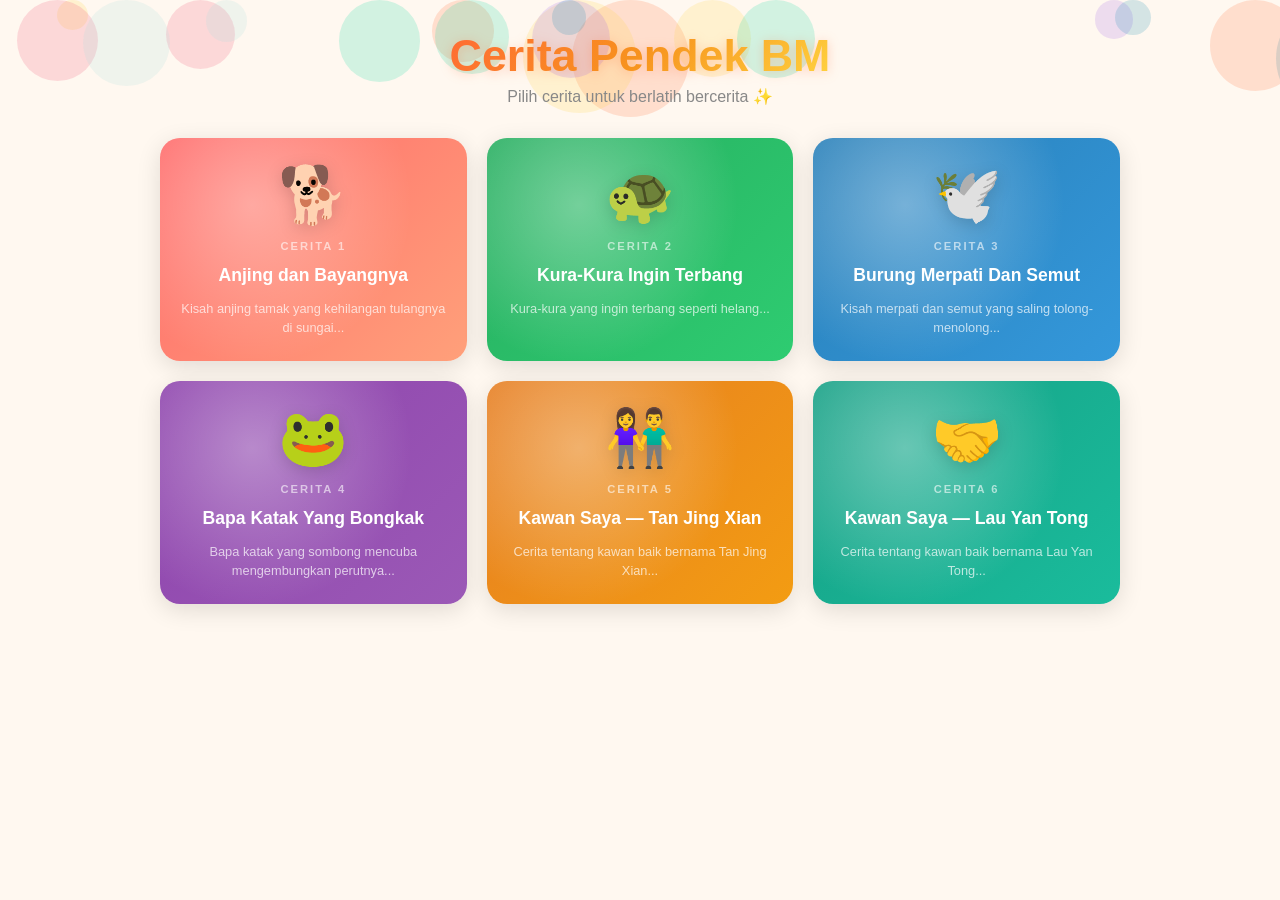
==== index.html @ 73cb275f "Refactor: split into proper project structure (HTML/CSS/JS)" ====
<!DOCTYPE html>
<html lang="ms">
<head>
  <meta charset="UTF-8">
  <meta name="viewport" content="width=device-width, initial-scale=1.0">
  <title>Cerita Pendek BM - Latihan Bercerita</title>
  <link rel="stylesheet" href="css/style.css">
</head>
<body>

  <!-- Floating bubbles background -->
  <div class="bubbles" id="bubbles"></div>

  <!-- ══════════════════════════════════════
       SCREEN 1: MENU PILIH CERITA
  ══════════════════════════════════════ -->
  <div id="screen-menu">
    <h1 class="app-title">Cerita Pendek BM</h1>
    <p class="app-sub">Pilih cerita untuk berlatih bercerita ✨</p>
    <div class="story-grid" id="story-grid"></div>
  </div>

  <!-- ══════════════════════════════════════
       SCREEN 2: BACA CERITA
  ══════════════════════════════════════ -->
  <div id="screen-story">

    <!-- Header -->
    <div class="story-header">
      <button class="btn-back" id="btn-back" title="Kembali">←</button>
      <div class="header-title" id="header-title"></div>
      <div class="header-emoji" id="header-emoji"></div>
    </div>

    <!-- Animasi watak -->
    <div class="char-stage" id="char-stage">
      <div class="char-main" id="char-main"></div>
      <div class="char-secondary" id="char-secondary"></div>
    </div>

    <!-- Teks cerita -->
    <div class="text-wrap" id="text-wrap">
      <div class="story-text" id="story-text"></div>
    </div>

    <!-- Kawalan -->
    <div class="controls">
      <div class="progress-bar-wrap">
        <div class="progress-bar-fill" id="progress-fill"></div>
      </div>

      <div class="ctrl-row">
        <button class="btn-ctrl btn-play"              id="btn-play">▶ Main</button>
        <button class="btn-ctrl btn-pause hidden"      id="btn-pause">⏸ Jeda</button>
        <button class="btn-ctrl btn-stop  hidden"      id="btn-stop">⏹ Berhenti</button>
        <button class="btn-ctrl btn-music"             id="btn-music">🎵 Muzik</button>
      </div>

      <div class="speed-row">
        <span>🐢</span>
        <input type="range" id="speed-range" min="0.5" max="1.3" step="0.05" value="0.78">
        <span>🐇</span>
        <span id="speed-label">Perlahan</span>
      </div>

      <div class="voice-select-row">
        <span>🎙</span>
        <select id="voice-select">
          <option value="">Pilih Suara...</option>
        </select>
      </div>
    </div>

  </div><!-- /screen-story -->

  <!-- Scripts — order matters: data → music → speech → app -->
  <script src="js/data.js"></script>
  <script src="js/music.js"></script>
  <script src="js/speech.js"></script>
  <script src="js/app.js"></script>

</body>
</html>
---- css/style.css ----
/* ════════════════════════════════════════════════
   CERITA PENDEK BM — Main Stylesheet
   ════════════════════════════════════════════════ */

/* ── CSS VARIABLES ── */
:root {
  --bg:         #FFF8F0;
  --accent:     #FF6B35;
  --shadow-sm:  rgba(0, 0, 0, 0.12);
  --shadow-md:  rgba(0, 0, 0, 0.18);
  --highlight:  #FFD23F;
  --text-done:  #aaa;
  --radius-lg:  20px;
  --radius-md:  12px;
  --radius-pill: 50px;
}

/* ── RESET & BASE ── */
*, *::before, *::after {
  box-sizing: border-box;
  margin: 0;
  padding: 0;
}

body {
  font-family: 'Segoe UI', Arial, sans-serif;
  background: var(--bg);
  min-height: 100vh;
  overflow-x: hidden;
}


/* ════════════════════════════════════════════════
   FLOATING BUBBLES BACKGROUND
   ════════════════════════════════════════════════ */
.bubbles {
  position: fixed;
  inset: 0;
  pointer-events: none;
  z-index: 0;
  overflow: hidden;
}

.bubble {
  position: absolute;
  border-radius: 50%;
  opacity: 0.18;
  animation: bubble-rise linear infinite;
}

@keyframes bubble-rise {
  0%   { transform: translateY(110vh) scale(1); }
  100% { transform: translateY(-20vh)  scale(1.1); }
}


/* ════════════════════════════════════════════════
   SCREEN: MENU PILIH CERITA
   ════════════════════════════════════════════════ */
#screen-menu {
  position: relative;
  z-index: 1;
  min-height: 100vh;
  display: flex;
  flex-direction: column;
  align-items: center;
  padding: 30px 16px 50px;
}

/* App title */
.app-title {
  font-size: clamp(1.6rem, 5vw, 2.8rem);
  font-weight: 900;
  text-align: center;
  background: linear-gradient(135deg, #FF6B35, #F7931E, #FFD23F);
  -webkit-background-clip: text;
  -webkit-text-fill-color: transparent;
  background-clip: text;
  margin-bottom: 6px;
  filter: drop-shadow(0 2px 6px rgba(255, 107, 53, 0.3));
}

.app-sub {
  color: #888;
  font-size: 1rem;
  margin-bottom: 32px;
  text-align: center;
}

/* Story grid */
.story-grid {
  display: grid;
  grid-template-columns: repeat(auto-fit, minmax(280px, 1fr));
  gap: 20px;
  width: 100%;
  max-width: 960px;
}

/* Story card */
.story-card {
  border: none;
  border-radius: var(--radius-lg);
  padding: 24px 20px;
  cursor: pointer;
  display: flex;
  flex-direction: column;
  align-items: center;
  gap: 12px;
  transition: transform 0.25s, box-shadow 0.25s;
  box-shadow: 0 6px 24px var(--shadow-sm);
  position: relative;
  overflow: hidden;
}

.story-card:hover {
  transform: translateY(-6px) scale(1.02);
  box-shadow: 0 14px 36px var(--shadow-md);
}

.story-card:active {
  transform: scale(0.97);
}

/* Card inner elements */
.card-glow {
  position: absolute;
  inset: 0;
  border-radius: var(--radius-lg);
  background: radial-gradient(circle at 30% 30%, rgba(255, 255, 255, 0.35), transparent 60%);
  pointer-events: none;
}

.card-emoji {
  font-size: 3.5rem;
  animation: card-bounce 2.4s ease-in-out infinite;
  filter: drop-shadow(0 4px 8px rgba(0, 0, 0, 0.15));
}

@keyframes card-bounce {
  0%, 100% { transform: translateY(0); }
  50%       { transform: translateY(-10px); }
}

.card-num {
  font-size: 0.7rem;
  font-weight: 800;
  letter-spacing: 2px;
  text-transform: uppercase;
  opacity: 0.6;
}

.card-title {
  font-size: 1.1rem;
  font-weight: 800;
  text-align: center;
  line-height: 1.3;
}

.card-preview {
  font-size: 0.8rem;
  opacity: 0.7;
  text-align: center;
  line-height: 1.5;
  display: -webkit-box;
  -webkit-line-clamp: 2;
  -webkit-box-orient: vertical;
  overflow: hidden;
}


/* ════════════════════════════════════════════════
   SCREEN: BACA CERITA
   ════════════════════════════════════════════════ */
#screen-story {
  display: none;
  position: fixed;
  inset: 0;
  z-index: 10;
  flex-direction: column;
  overflow: hidden;
}

/* Header bar */
.story-header {
  padding: 16px 20px 12px;
  display: flex;
  align-items: center;
  gap: 12px;
  background: rgba(255, 255, 255, 0.9);
  backdrop-filter: blur(10px);
  box-shadow: 0 2px 12px rgba(0, 0, 0, 0.08);
  flex-shrink: 0;
}

.btn-back {
  background: none;
  border: 2px solid currentColor;
  border-radius: 50%;
  width: 40px;
  height: 40px;
  font-size: 1.1rem;
  cursor: pointer;
  display: flex;
  align-items: center;
  justify-content: center;
  transition: background 0.2s;
  flex-shrink: 0;
}

.btn-back:hover {
  background: rgba(0, 0, 0, 0.06);
}

.header-title {
  flex: 1;
  font-size: 1.1rem;
  font-weight: 800;
  line-height: 1.2;
}

.header-emoji {
  font-size: 2rem;
  flex-shrink: 0;
}


/* ── CHARACTER ANIMATION STAGE ── */
.char-stage {
  height: 120px;
  display: flex;
  align-items: center;
  justify-content: center;
  flex-shrink: 0;
  position: relative;
  overflow: hidden;
}

.char-main {
  font-size: 4rem;
  position: absolute;
  left: 45%;
  animation: char-float 3s ease-in-out infinite;
  filter: drop-shadow(0 8px 16px rgba(0, 0, 0, 0.18));
  transition: left 0.6s ease;
}

.char-secondary {
  font-size: 2.5rem;
  position: absolute;
  right: 20%;
  opacity: 0;
  animation: char-float 3.5s ease-in-out infinite reverse;
  filter: drop-shadow(0 6px 12px rgba(0, 0, 0, 0.15));
  transition: opacity 0.6s;
}

.char-secondary.visible {
  opacity: 1;
}

@keyframes char-float {
  0%, 100% { transform: translateY(0)    rotate(-3deg); }
  50%       { transform: translateY(-16px) rotate(3deg); }
}

@keyframes char-jump {
  0%, 100% { transform: translateY(0)    scale(1); }
  40%       { transform: translateY(-30px) scale(1.1); }
  60%       { transform: translateY(-20px) scale(1.05); }
}

/* When audio is playing, main character jumps */
.char-stage.playing .char-main {
  animation: char-jump 1.8s ease-in-out infinite;
}


/* ── TEXT AREA ── */
.text-wrap {
  flex: 1;
  overflow-y: auto;
  padding: 20px 24px 10px;
  background: white;
}

.text-wrap::-webkit-scrollbar {
  width: 5px;
}

.text-wrap::-webkit-scrollbar-thumb {
  background: #ddd;
  border-radius: 4px;
}

.story-text {
  font-size: clamp(1rem, 2.5vw, 1.25rem);
  line-height: 2.0;
  color: #333;
}

/* Individual word spans */
.story-text .word {
  display: inline;
  border-radius: 4px;
  padding: 2px 1px;
  transition: background 0.15s, color 0.15s;
  cursor: default;
}

/* Currently spoken word */
.story-text .word.active {
  background: var(--highlight);
  color: #333;
  border-radius: 5px;
  font-weight: 700;
  box-shadow: 0 2px 8px rgba(255, 210, 63, 0.5);
}

/* Already spoken words */
.story-text .word.done {
  color: var(--text-done);
}

/* Paragraph spacing */
.story-text .para-break {
  display: block;
  height: 0.8em;
}


/* ── CONTROLS ── */
.controls {
  padding: 14px 20px 20px;
  background: rgba(255, 255, 255, 0.95);
  backdrop-filter: blur(10px);
  box-shadow: 0 -2px 16px rgba(0, 0, 0, 0.07);
  flex-shrink: 0;
}

.ctrl-row {
  display: flex;
  align-items: center;
  justify-content: center;
  gap: 12px;
  margin-bottom: 12px;
}

/* Base button */
.btn-ctrl {
  border: none;
  border-radius: var(--radius-pill);
  padding: 12px 28px;
  font-size: 1rem;
  font-weight: 700;
  cursor: pointer;
  display: flex;
  align-items: center;
  gap: 8px;
  transition: transform 0.15s, box-shadow 0.15s;
  box-shadow: 0 4px 14px rgba(0, 0, 0, 0.14);
}

.btn-ctrl:hover {
  transform: translateY(-2px);
  box-shadow: 0 7px 20px rgba(0, 0, 0, 0.18);
}

.btn-ctrl:active {
  transform: scale(0.95);
}

/* Button colour variants */
.btn-play  { background: #2ECC71; color: white; font-size: 1.1rem; padding: 14px 36px; }
.btn-pause { background: #F39C12; color: white; }
.btn-stop  { background: #E74C3C; color: white; }
.btn-music { background: #9B59B6; color: white; }
.btn-music.muted { background: #95a5a6; }


/* ── SPEED SLIDER ── */
.speed-row {
  display: flex;
  align-items: center;
  gap: 10px;
  justify-content: center;
  font-size: 0.85rem;
  color: #666;
}

.speed-row input[type="range"] {
  -webkit-appearance: none;
  width: 160px;
  height: 6px;
  border-radius: 4px;
  outline: none;
  cursor: pointer;
}

#speed-label {
  min-width: 64px;
  font-weight: 600;
}


/* ── VOICE SELECTOR ── */
.voice-select-row {
  display: flex;
  align-items: center;
  gap: 8px;
  justify-content: center;
  font-size: 0.82rem;
  color: #666;
  margin-top: 8px;
}

.voice-select-row select {
  font-size: 0.82rem;
  border-radius: var(--radius-md);
  border: 1px solid #ddd;
  padding: 4px 8px;
  max-width: 220px;
}


/* ── PROGRESS BAR ── */
.progress-bar-wrap {
  width: 100%;
  height: 6px;
  background: #eee;
  border-radius: 4px;
  overflow: hidden;
  margin-bottom: 12px;
}

.progress-bar-fill {
  height: 100%;
  border-radius: 4px;
  width: 0%;
  transition: width 0.3s;
}


/* ── STAR BURST (finish animation) ── */
.star-burst {
  position: fixed;
  inset: 0;
  pointer-events: none;
  z-index: 999;
  display: flex;
  align-items: center;
  justify-content: center;
  opacity: 0;
  animation: star-show 2.5s ease forwards;
}

@keyframes star-show {
  0%   { opacity: 0; transform: scale(0.5); }
  30%  { opacity: 1; transform: scale(1.3); }
  70%  { opacity: 1; transform: scale(1); }
  100% { opacity: 0; transform: scale(0.8); }
}


/* ── UTILITIES ── */
.hidden {
  display: none !important;
}


/* ════════════════════════════════════════════════
   RESPONSIVE — MOBILE
   ════════════════════════════════════════════════ */
@media (max-width: 480px) {
  .story-grid {
    grid-template-columns: 1fr 1fr;
    gap: 14px;
  }

  .story-card {
    padding: 16px 12px;
  }

  .card-emoji {
    font-size: 2.6rem;
  }

  .card-title {
    font-size: 0.9rem;
  }

  .card-preview {
    display: none;
  }

  .ctrl-row {
    flex-wrap: wrap;
    gap: 8px;
  }

  .btn-play {
    padding: 12px 24px;
    font-size: 1rem;
  }
}
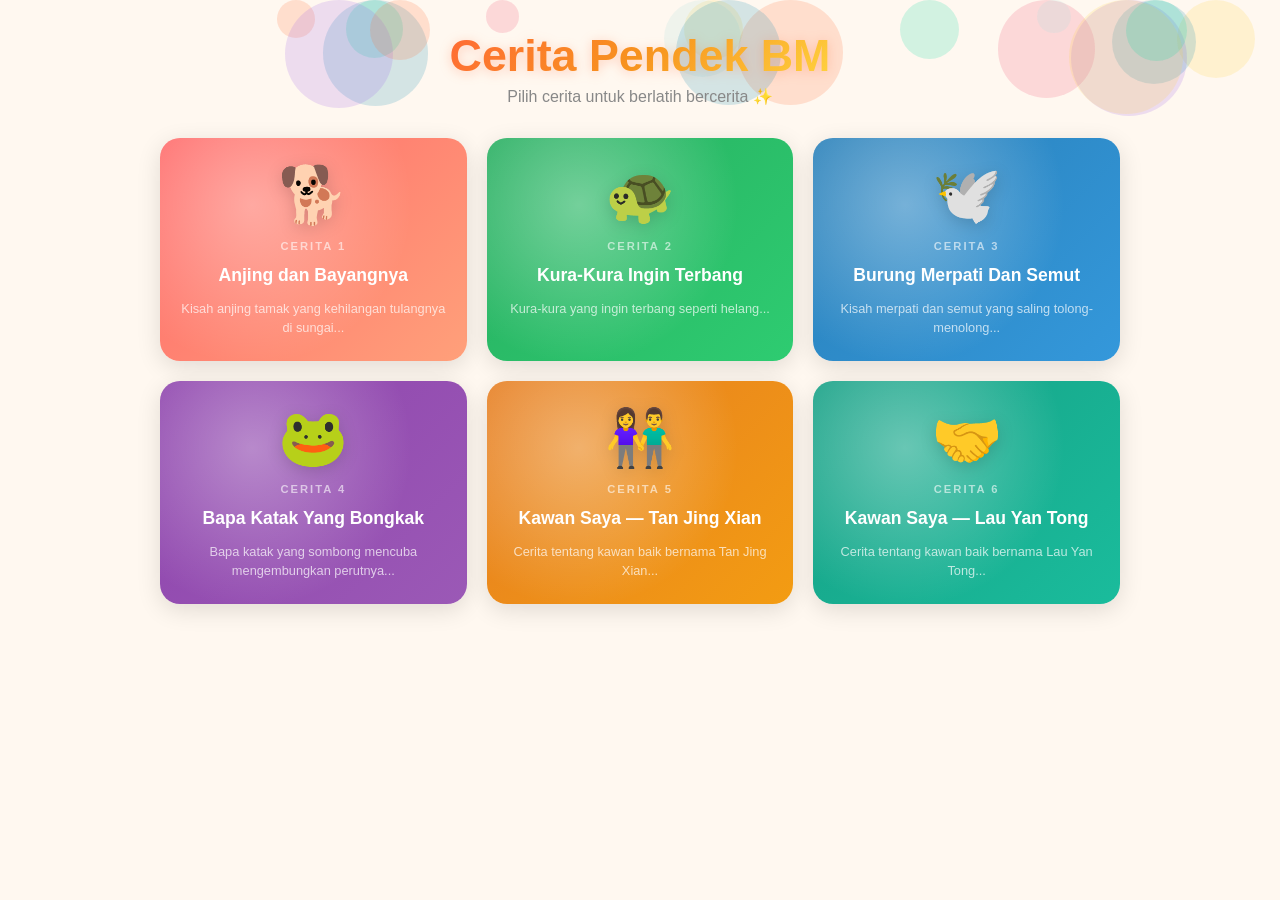
==== commit f1d026c8: "Add suku kata colour coding (red/blue alternating syllables)" ====
--- a/index.html
+++ b/index.html
@@ -73,8 +73,9 @@
 
   </div><!-- /screen-story -->
 
-  <!-- Scripts — order matters: data → music → speech → app -->
+  <!-- Scripts — order matters: data → syllable → music → speech → app -->
   <script src="js/data.js"></script>
+  <script src="js/syllable.js"></script>
   <script src="js/music.js"></script>
   <script src="js/speech.js"></script>
   <script src="js/app.js"></script>
--- a/css/style.css
+++ b/css/style.css
@@ -298,26 +298,51 @@
   color: #333;
 }
 
-/* Individual word spans */
+/* ── SUKU KATA COLOURS (like Malaysian textbooks) ── */
+/* Alternating red / blue for each syllable */
+.suku-a {
+  color: #C0392B;   /* merah — suku kata ganjil */
+  font-weight: 700;
+}
+.suku-b {
+  color: #1A5276;   /* biru — suku kata genap */
+  font-weight: 700;
+}
+
+/* ── WORD SPANS ── */
 .story-text .word {
   display: inline;
-  border-radius: 4px;
-  padding: 2px 1px;
-  transition: background 0.15s, color 0.15s;
+  border-radius: 5px;
+  padding: 1px 2px;
+  transition: background 0.12s;
   cursor: default;
 }
 
-/* Currently spoken word */
+/* Currently spoken word — yellow highlight, keep suku kata colours */
 .story-text .word.active {
-  background: var(--highlight);
+  background: #FFD23F;
+  border-radius: 6px;
+  box-shadow: 0 2px 10px rgba(255, 210, 63, 0.55);
+  padding: 1px 4px;
+}
+.story-text .word.active .suku-a { color: #922B21; }   /* slightly darker red on yellow */
+.story-text .word.active .suku-b { color: #154360; }   /* slightly darker blue on yellow */
+
+/* Single-syllable word active state */
+.story-text .word.active:not(:has(.suku)) {
   color: #333;
-  border-radius: 5px;
   font-weight: 700;
-  box-shadow: 0 2px 8px rgba(255, 210, 63, 0.5);
-}
-
-/* Already spoken words */
-.story-text .word.done {
+}
+
+/* Already spoken — dim the suku kata colours */
+.story-text .word.done .suku-a,
+.story-text .word.done .suku-b {
+  color: #C8C8C8;
+  font-weight: 400;
+}
+
+/* Single-syllable done state */
+.story-text .word.done:not(:has(.suku)) {
   color: var(--text-done);
 }
 
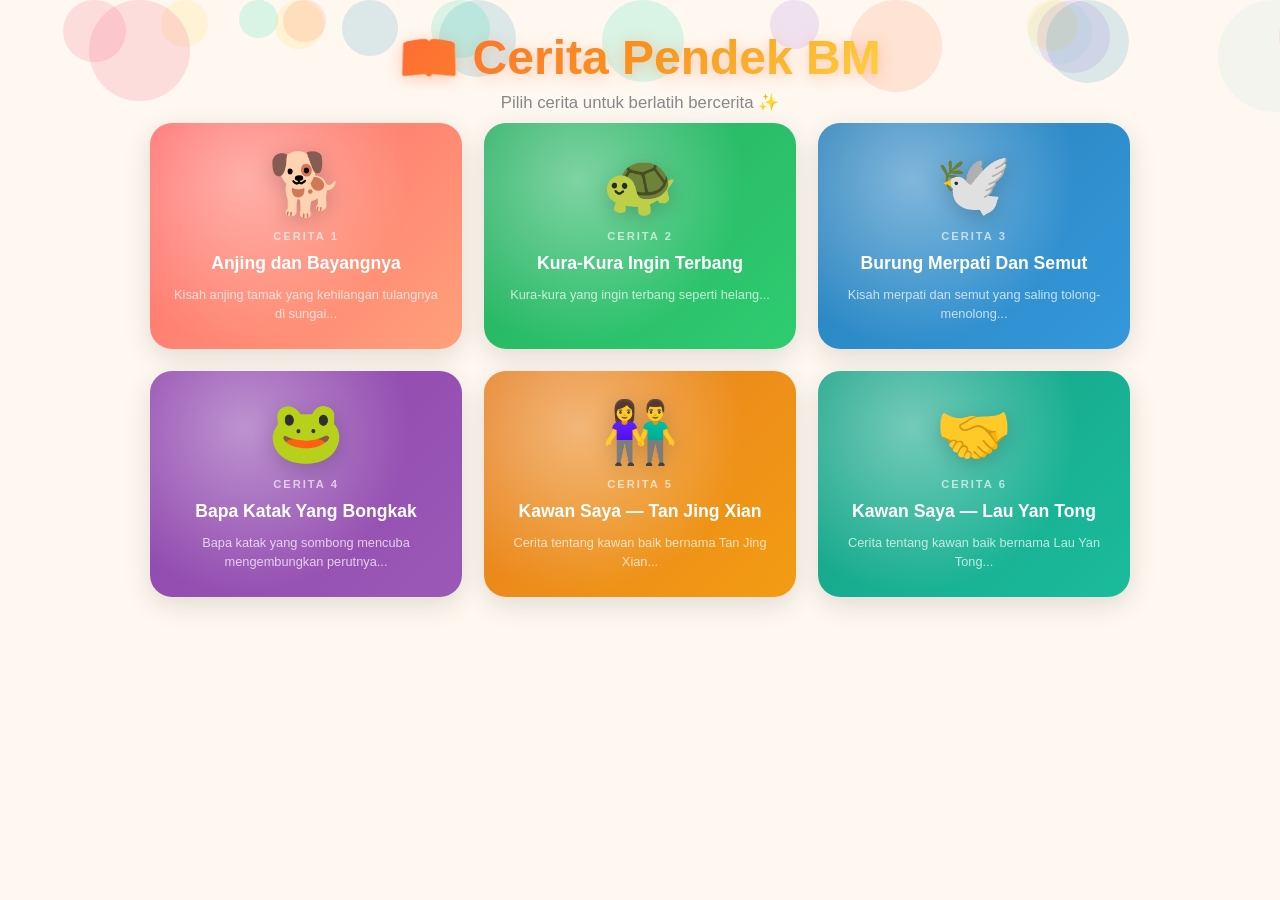
==== commit 61b93c68: "Add premium features: scene backgrounds, countdown, star rating, confetti, suku kata colours, progre" ====
--- a/index.html
+++ b/index.html
@@ -14,9 +14,10 @@
   <!-- ══════════════════════════════════════
        SCREEN 1: MENU PILIH CERITA
   ══════════════════════════════════════ -->
-  <div id="screen-menu">
-    <h1 class="app-title">Cerita Pendek BM</h1>
+  <div id="screen-menu" class="screen-in">
+    <h1 class="app-title">📖 Cerita Pendek BM</h1>
     <p class="app-sub">Pilih cerita untuk berlatih bercerita ✨</p>
+    <div class="progress-banner" id="progress-banner" style="display:none"></div>
     <div class="story-grid" id="story-grid"></div>
   </div>
 
@@ -32,28 +33,29 @@
       <div class="header-emoji" id="header-emoji"></div>
     </div>
 
-    <!-- Animasi watak -->
+    <!-- Scene + characters -->
     <div class="char-stage" id="char-stage">
-      <div class="char-main" id="char-main"></div>
+      <div class="scene-bg" id="scene-bg"></div>
+      <div class="char-main"      id="char-main"></div>
       <div class="char-secondary" id="char-secondary"></div>
     </div>
 
-    <!-- Teks cerita -->
+    <!-- Story text card -->
     <div class="text-wrap" id="text-wrap">
       <div class="story-text" id="story-text"></div>
     </div>
 
-    <!-- Kawalan -->
+    <!-- Controls -->
     <div class="controls">
       <div class="progress-bar-wrap">
         <div class="progress-bar-fill" id="progress-fill"></div>
       </div>
 
       <div class="ctrl-row">
-        <button class="btn-ctrl btn-play"              id="btn-play">▶ Main</button>
-        <button class="btn-ctrl btn-pause hidden"      id="btn-pause">⏸ Jeda</button>
-        <button class="btn-ctrl btn-stop  hidden"      id="btn-stop">⏹ Berhenti</button>
-        <button class="btn-ctrl btn-music"             id="btn-music">🎵 Muzik</button>
+        <button class="btn-ctrl btn-play"         id="btn-play">▶ Main</button>
+        <button class="btn-ctrl btn-pause hidden" id="btn-pause">⏸ Jeda</button>
+        <button class="btn-ctrl btn-stop  hidden" id="btn-stop">⏹ Berhenti</button>
+        <button class="btn-ctrl btn-music"        id="btn-music">🎵 Muzik</button>
       </div>
 
       <div class="speed-row">
@@ -73,11 +75,13 @@
 
   </div><!-- /screen-story -->
 
-  <!-- Scripts — order matters: data → syllable → music → speech → app -->
+  <!-- Scripts — load order matters -->
   <script src="js/data.js"></script>
   <script src="js/syllable.js"></script>
   <script src="js/music.js"></script>
   <script src="js/speech.js"></script>
+  <script src="js/effects.js"></script>
+  <script src="js/progress.js"></script>
   <script src="js/app.js"></script>
 
 </body>
--- a/css/style.css
+++ b/css/style.css
@@ -4,26 +4,23 @@
 
 /* ── CSS VARIABLES ── */
 :root {
-  --bg:         #FFF8F0;
-  --accent:     #FF6B35;
-  --shadow-sm:  rgba(0, 0, 0, 0.12);
-  --shadow-md:  rgba(0, 0, 0, 0.18);
-  --highlight:  #FFD23F;
-  --text-done:  #aaa;
-  --radius-lg:  20px;
-  --radius-md:  12px;
+  --bg:          #FFF8F0;
+  --accent:      #FF6B35;
+  --shadow-sm:   rgba(0,0,0,0.12);
+  --shadow-md:   rgba(0,0,0,0.20);
+  --highlight:   #FFD23F;
+  --text-done:   #bbb;
+  --radius-lg:   22px;
+  --radius-md:   14px;
   --radius-pill: 50px;
-}
-
-/* ── RESET & BASE ── */
-*, *::before, *::after {
-  box-sizing: border-box;
-  margin: 0;
-  padding: 0;
-}
+  --glass:       rgba(255,255,255,0.85);
+}
+
+/* ── RESET ── */
+*, *::before, *::after { box-sizing: border-box; margin: 0; padding: 0; }
 
 body {
-  font-family: 'Segoe UI', Arial, sans-serif;
+  font-family: 'Segoe UI', 'Arial Rounded MT Bold', Arial, sans-serif;
   background: var(--bg);
   min-height: 100vh;
   overflow-x: hidden;
@@ -31,23 +28,28 @@
 
 
 /* ════════════════════════════════════════════════
-   FLOATING BUBBLES BACKGROUND
+   SCREEN TRANSITIONS
+   ════════════════════════════════════════════════ */
+.screen-in {
+  animation: screen-fade-up 0.4s cubic-bezier(0.22,1,0.36,1) both;
+}
+@keyframes screen-fade-up {
+  from { opacity: 0; transform: translateY(24px); }
+  to   { opacity: 1; transform: translateY(0); }
+}
+
+
+/* ════════════════════════════════════════════════
+   FLOATING BUBBLES
    ════════════════════════════════════════════════ */
 .bubbles {
-  position: fixed;
-  inset: 0;
-  pointer-events: none;
-  z-index: 0;
-  overflow: hidden;
-}
-
+  position: fixed; inset: 0;
+  pointer-events: none; z-index: 0; overflow: hidden;
+}
 .bubble {
-  position: absolute;
-  border-radius: 50%;
-  opacity: 0.18;
+  position: absolute; border-radius: 50%; opacity: 0.15;
   animation: bubble-rise linear infinite;
 }
-
 @keyframes bubble-rise {
   0%   { transform: translateY(110vh) scale(1); }
   100% { transform: translateY(-20vh)  scale(1.1); }
@@ -55,475 +57,386 @@
 
 
 /* ════════════════════════════════════════════════
-   SCREEN: MENU PILIH CERITA
+   SCREEN 1 — MENU
    ════════════════════════════════════════════════ */
 #screen-menu {
-  position: relative;
-  z-index: 1;
+  position: relative; z-index: 1;
   min-height: 100vh;
-  display: flex;
-  flex-direction: column;
-  align-items: center;
-  padding: 30px 16px 50px;
-}
-
-/* App title */
+  display: flex; flex-direction: column; align-items: center;
+  padding: 30px 16px 60px;
+}
+
 .app-title {
-  font-size: clamp(1.6rem, 5vw, 2.8rem);
-  font-weight: 900;
-  text-align: center;
-  background: linear-gradient(135deg, #FF6B35, #F7931E, #FFD23F);
-  -webkit-background-clip: text;
-  -webkit-text-fill-color: transparent;
+  font-size: clamp(1.8rem, 5.5vw, 3rem);
+  font-weight: 900; text-align: center;
+  background: linear-gradient(135deg,#FF6B35,#F7931E,#FFD23F);
+  -webkit-background-clip: text; -webkit-text-fill-color: transparent;
   background-clip: text;
   margin-bottom: 6px;
-  filter: drop-shadow(0 2px 6px rgba(255, 107, 53, 0.3));
+  filter: drop-shadow(0 3px 8px rgba(255,107,53,0.35));
 }
 
 .app-sub {
-  color: #888;
-  font-size: 1rem;
-  margin-bottom: 32px;
-  text-align: center;
+  color: #888; font-size: 1.05rem; margin-bottom: 10px; text-align: center;
+}
+
+/* Progress banner */
+.progress-banner {
+  background: linear-gradient(135deg,#FFD23F,#FF6B35);
+  color: white; font-weight: 800; font-size: 1rem;
+  padding: 10px 28px; border-radius: var(--radius-pill);
+  margin-bottom: 24px;
+  box-shadow: 0 4px 16px rgba(255,107,53,0.3);
+  animation: screen-fade-up 0.5s both;
 }
 
 /* Story grid */
 .story-grid {
   display: grid;
   grid-template-columns: repeat(auto-fit, minmax(280px, 1fr));
-  gap: 20px;
-  width: 100%;
-  max-width: 960px;
+  gap: 22px; width: 100%; max-width: 980px;
 }
 
 /* Story card */
 .story-card {
-  border: none;
-  border-radius: var(--radius-lg);
-  padding: 24px 20px;
+  border: none; border-radius: var(--radius-lg);
+  padding: 26px 20px;
   cursor: pointer;
-  display: flex;
-  flex-direction: column;
-  align-items: center;
-  gap: 12px;
-  transition: transform 0.25s, box-shadow 0.25s;
-  box-shadow: 0 6px 24px var(--shadow-sm);
-  position: relative;
-  overflow: hidden;
-}
-
+  display: flex; flex-direction: column; align-items: center; gap: 10px;
+  transition: transform 0.25s cubic-bezier(0.22,1,0.36,1), box-shadow 0.25s;
+  box-shadow: 0 8px 28px var(--shadow-sm);
+  position: relative; overflow: hidden;
+}
 .story-card:hover {
-  transform: translateY(-6px) scale(1.02);
-  box-shadow: 0 14px 36px var(--shadow-md);
-}
-
-.story-card:active {
-  transform: scale(0.97);
-}
-
-/* Card inner elements */
+  transform: translateY(-8px) scale(1.02);
+  box-shadow: 0 18px 40px var(--shadow-md);
+}
+.story-card:active { transform: scale(0.96); }
+
 .card-glow {
+  position: absolute; inset: 0; border-radius: var(--radius-lg);
+  background: radial-gradient(circle at 30% 25%,rgba(255,255,255,0.4),transparent 60%);
+  pointer-events: none;
+}
+
+.card-emoji {
+  font-size: 3.8rem;
+  animation: card-bounce 2.4s ease-in-out infinite;
+  filter: drop-shadow(0 5px 10px rgba(0,0,0,0.18));
+}
+@keyframes card-bounce {
+  0%,100% { transform: translateY(0); }
+  50%      { transform: translateY(-12px); }
+}
+
+.card-num   { font-size: 0.7rem; font-weight: 800; letter-spacing: 2px; text-transform: uppercase; opacity: 0.65; }
+.card-title { font-size: 1.1rem; font-weight: 800; text-align: center; line-height: 1.3; }
+.card-preview {
+  font-size: 0.8rem; opacity: 0.72; text-align: center; line-height: 1.5;
+  display: -webkit-box; -webkit-line-clamp: 2; -webkit-box-orient: vertical; overflow: hidden;
+}
+
+/* Completed badge */
+.card-done-badge {
+  position: absolute; top: 10px; right: 12px;
+  font-size: 1.6rem;
+  filter: drop-shadow(0 2px 6px rgba(0,0,0,0.25));
+  animation: badge-pulse 2.5s ease-in-out infinite;
+}
+@keyframes badge-pulse {
+  0%,100% { transform: scale(1); }
+  50%      { transform: scale(1.2) rotate(10deg); }
+}
+
+
+/* ════════════════════════════════════════════════
+   SCREEN 2 — BACA CERITA
+   ════════════════════════════════════════════════ */
+#screen-story {
+  display: none; position: fixed; inset: 0; z-index: 10;
+  flex-direction: column; overflow: hidden;
+  background: var(--bg); /* overridden inline per story */
+  transition: background 0.6s ease;
+}
+
+/* Header — glass effect */
+.story-header {
+  padding: 14px 20px 10px;
+  display: flex; align-items: center; gap: 12px;
+  background: rgba(255,255,255,0.82);
+  backdrop-filter: blur(16px);
+  -webkit-backdrop-filter: blur(16px);
+  box-shadow: 0 2px 16px rgba(0,0,0,0.10);
+  flex-shrink: 0; z-index: 2;
+}
+
+.btn-back {
+  background: rgba(255,255,255,0.7); border: 2px solid rgba(0,0,0,0.15);
+  border-radius: 50%; width: 42px; height: 42px;
+  font-size: 1.1rem; cursor: pointer;
+  display: flex; align-items: center; justify-content: center;
+  transition: background 0.2s, transform 0.15s;
+  flex-shrink: 0; backdrop-filter: blur(8px);
+}
+.btn-back:hover  { background: rgba(255,255,255,0.95); transform: scale(1.1); }
+.btn-back:active { transform: scale(0.9); }
+
+.header-title { flex: 1; font-size: 1.1rem; font-weight: 800; line-height: 1.2; color: #333; }
+.header-emoji { font-size: 2.2rem; flex-shrink: 0; }
+
+
+/* ── SCENE + CHARACTER STAGE ── */
+.char-stage {
+  height: 140px;
+  flex-shrink: 0; position: relative; overflow: hidden;
+  display: flex; align-items: center; justify-content: center;
+}
+
+/* Scene decoration emojis */
+.scene-bg {
+  position: absolute; inset: 0; pointer-events: none;
+}
+.scene-deco {
   position: absolute;
-  inset: 0;
-  border-radius: var(--radius-lg);
-  background: radial-gradient(circle at 30% 30%, rgba(255, 255, 255, 0.35), transparent 60%);
+  opacity: 0.75;
+  animation: char-float 3.5s ease-in-out infinite;
+  filter: drop-shadow(0 3px 6px rgba(0,0,0,0.15));
+}
+
+.char-main {
+  font-size: 4.5rem; position: absolute; left: 44%;
+  animation: char-float 3s ease-in-out infinite;
+  filter: drop-shadow(0 10px 20px rgba(0,0,0,0.2));
+  z-index: 2;
+}
+.char-secondary {
+  font-size: 2.8rem; position: absolute; right: 18%;
+  opacity: 0; transition: opacity 0.7s;
+  animation: char-float 3.8s ease-in-out infinite reverse;
+  filter: drop-shadow(0 7px 14px rgba(0,0,0,0.15));
+  z-index: 2;
+}
+.char-secondary.visible { opacity: 1; }
+
+@keyframes char-float {
+  0%,100% { transform: translateY(0)     rotate(-3deg); }
+  50%      { transform: translateY(-18px) rotate(3deg);  }
+}
+@keyframes char-jump {
+  0%,100% { transform: translateY(0)     scale(1); }
+  35%      { transform: translateY(-34px) scale(1.12); }
+  60%      { transform: translateY(-18px) scale(1.06); }
+}
+.char-stage.playing .char-main { animation: char-jump 1.7s ease-in-out infinite; }
+
+
+/* ── TEXT CARD ── */
+.text-wrap {
+  flex: 1; overflow-y: auto;
+  margin: 0 12px;
+  background: white;
+  border-radius: 20px 20px 0 0;
+  padding: 22px 26px 12px;
+  box-shadow: 0 -6px 24px rgba(0,0,0,0.10);
+  z-index: 1;
+}
+.text-wrap::-webkit-scrollbar { width: 5px; }
+.text-wrap::-webkit-scrollbar-thumb { background: #ddd; border-radius: 4px; }
+
+.story-text {
+  font-size: clamp(1.15rem, 3vw, 1.4rem);
+  line-height: 2.2;
+  color: #2c2c2c;
+  font-weight: 500;
+}
+.story-text .word    { display: inline; cursor: default; }
+.story-text .para-break { display: block; height: 1em; }
+
+
+/* ── SUKU KATA COLOURS ── */
+.suku-a { color: #C0392B; font-weight: 700; }
+.suku-b { color: #1A5276; font-weight: 700; }
+
+
+/* ── CONTROLS — glass ── */
+.controls {
+  padding: 12px 18px 18px;
+  background: rgba(255,255,255,0.92);
+  backdrop-filter: blur(16px); -webkit-backdrop-filter: blur(16px);
+  box-shadow: 0 -2px 20px rgba(0,0,0,0.08);
+  flex-shrink: 0; z-index: 2;
+  border-top: 1px solid rgba(255,255,255,0.6);
+}
+
+.ctrl-row {
+  display: flex; align-items: center; justify-content: center;
+  gap: 10px; margin-bottom: 12px; flex-wrap: wrap;
+}
+
+.btn-ctrl {
+  border: none; border-radius: var(--radius-pill);
+  padding: 12px 26px; font-size: 1rem; font-weight: 800;
+  cursor: pointer; display: flex; align-items: center; gap: 8px;
+  transition: transform 0.15s, box-shadow 0.15s, filter 0.15s;
+  box-shadow: 0 5px 16px rgba(0,0,0,0.16);
+  letter-spacing: 0.3px;
+}
+.btn-ctrl:hover  { transform: translateY(-3px); box-shadow: 0 9px 24px rgba(0,0,0,0.22); filter: brightness(1.05); }
+.btn-ctrl:active { transform: scale(0.94); box-shadow: 0 2px 8px rgba(0,0,0,0.12); }
+
+.btn-play  { background: linear-gradient(135deg,#27AE60,#2ECC71); color:#fff; font-size:1.15rem; padding:14px 36px; }
+.btn-pause { background: linear-gradient(135deg,#E67E22,#F39C12); color:#fff; }
+.btn-stop  { background: linear-gradient(135deg,#C0392B,#E74C3C); color:#fff; }
+.btn-music { background: linear-gradient(135deg,#7D3C98,#9B59B6); color:#fff; }
+.btn-music.muted { background: linear-gradient(135deg,#7F8C8D,#95a5a6); }
+
+/* Speed slider */
+.speed-row {
+  display: flex; align-items: center; gap: 10px;
+  justify-content: center; font-size: 0.85rem; color: #555;
+}
+.speed-row input[type="range"] {
+  -webkit-appearance: none; width: 160px; height: 7px;
+  border-radius: 4px; outline: none; cursor: pointer;
+}
+#speed-label { min-width: 68px; font-weight: 700; color: #FF6B35; }
+
+/* Voice selector */
+.voice-select-row {
+  display: flex; align-items: center; gap: 8px;
+  justify-content: center; font-size: 0.82rem; color: #666; margin-top: 8px;
+}
+.voice-select-row select {
+  font-size: 0.82rem; border-radius: var(--radius-md);
+  border: 1px solid #ddd; padding: 4px 8px; max-width: 230px;
+  background: white;
+}
+
+/* Progress bar */
+.progress-bar-wrap {
+  width: 100%; height: 7px; background: rgba(0,0,0,0.08);
+  border-radius: 4px; overflow: hidden; margin-bottom: 12px;
+}
+.progress-bar-fill {
+  height: 100%; border-radius: 4px; width: 0%; transition: width 0.3s;
+}
+
+
+/* ════════════════════════════════════════════════
+   COUNTDOWN OVERLAY
+   ════════════════════════════════════════════════ */
+.countdown-overlay {
+  position: fixed; inset: 0; z-index: 200;
+  display: flex; align-items: center; justify-content: center;
+  background: rgba(0,0,0,0.55);
+  backdrop-filter: blur(6px);
+}
+.cd-num {
+  font-size: clamp(5rem, 20vw, 10rem);
+  font-weight: 900; color: white;
+  text-shadow: 0 4px 32px rgba(0,0,0,0.4), 0 0 60px rgba(255,210,63,0.6);
+  display: block; opacity: 0;
+}
+.cd-animate {
+  animation: cd-pop 0.75s cubic-bezier(0.22,1,0.36,1) forwards;
+}
+.cd-go {
+  color: #FFD23F;
+  text-shadow: 0 4px 32px rgba(0,0,0,0.4), 0 0 80px rgba(255,210,63,0.9);
+}
+@keyframes cd-pop {
+  0%   { opacity: 0; transform: scale(0.3) rotate(-15deg); }
+  40%  { opacity: 1; transform: scale(1.25) rotate(3deg); }
+  65%  { transform: scale(0.95) rotate(-1deg); }
+  80%  { transform: scale(1.05); opacity: 1; }
+  100% { transform: scale(1); opacity: 0.85; }
+}
+
+
+/* ════════════════════════════════════════════════
+   CONFETTI
+   ════════════════════════════════════════════════ */
+.confetti-piece {
+  position: fixed; top: -16px; z-index: 999;
   pointer-events: none;
-}
-
-.card-emoji {
-  font-size: 3.5rem;
-  animation: card-bounce 2.4s ease-in-out infinite;
-  filter: drop-shadow(0 4px 8px rgba(0, 0, 0, 0.15));
-}
-
-@keyframes card-bounce {
-  0%, 100% { transform: translateY(0); }
-  50%       { transform: translateY(-10px); }
-}
-
-.card-num {
-  font-size: 0.7rem;
-  font-weight: 800;
-  letter-spacing: 2px;
-  text-transform: uppercase;
-  opacity: 0.6;
-}
-
-.card-title {
-  font-size: 1.1rem;
-  font-weight: 800;
-  text-align: center;
-  line-height: 1.3;
-}
-
-.card-preview {
-  font-size: 0.8rem;
-  opacity: 0.7;
-  text-align: center;
-  line-height: 1.5;
-  display: -webkit-box;
-  -webkit-line-clamp: 2;
-  -webkit-box-orient: vertical;
-  overflow: hidden;
-}
-
-
-/* ════════════════════════════════════════════════
-   SCREEN: BACA CERITA
-   ════════════════════════════════════════════════ */
-#screen-story {
-  display: none;
-  position: fixed;
-  inset: 0;
-  z-index: 10;
-  flex-direction: column;
-  overflow: hidden;
-}
-
-/* Header bar */
-.story-header {
-  padding: 16px 20px 12px;
-  display: flex;
-  align-items: center;
-  gap: 12px;
-  background: rgba(255, 255, 255, 0.9);
-  backdrop-filter: blur(10px);
-  box-shadow: 0 2px 12px rgba(0, 0, 0, 0.08);
-  flex-shrink: 0;
-}
-
-.btn-back {
-  background: none;
-  border: 2px solid currentColor;
-  border-radius: 50%;
-  width: 40px;
-  height: 40px;
-  font-size: 1.1rem;
-  cursor: pointer;
-  display: flex;
-  align-items: center;
-  justify-content: center;
-  transition: background 0.2s;
-  flex-shrink: 0;
-}
-
-.btn-back:hover {
-  background: rgba(0, 0, 0, 0.06);
-}
-
-.header-title {
-  flex: 1;
-  font-size: 1.1rem;
-  font-weight: 800;
-  line-height: 1.2;
-}
-
-.header-emoji {
-  font-size: 2rem;
-  flex-shrink: 0;
-}
-
-
-/* ── CHARACTER ANIMATION STAGE ── */
-.char-stage {
-  height: 120px;
-  display: flex;
-  align-items: center;
-  justify-content: center;
-  flex-shrink: 0;
-  position: relative;
-  overflow: hidden;
-}
-
-.char-main {
-  font-size: 4rem;
-  position: absolute;
-  left: 45%;
-  animation: char-float 3s ease-in-out infinite;
-  filter: drop-shadow(0 8px 16px rgba(0, 0, 0, 0.18));
-  transition: left 0.6s ease;
-}
-
-.char-secondary {
-  font-size: 2.5rem;
-  position: absolute;
-  right: 20%;
-  opacity: 0;
-  animation: char-float 3.5s ease-in-out infinite reverse;
-  filter: drop-shadow(0 6px 12px rgba(0, 0, 0, 0.15));
-  transition: opacity 0.6s;
-}
-
-.char-secondary.visible {
-  opacity: 1;
-}
-
-@keyframes char-float {
-  0%, 100% { transform: translateY(0)    rotate(-3deg); }
-  50%       { transform: translateY(-16px) rotate(3deg); }
-}
-
-@keyframes char-jump {
-  0%, 100% { transform: translateY(0)    scale(1); }
-  40%       { transform: translateY(-30px) scale(1.1); }
-  60%       { transform: translateY(-20px) scale(1.05); }
-}
-
-/* When audio is playing, main character jumps */
-.char-stage.playing .char-main {
-  animation: char-jump 1.8s ease-in-out infinite;
-}
-
-
-/* ── TEXT AREA ── */
-.text-wrap {
-  flex: 1;
-  overflow-y: auto;
-  padding: 20px 24px 10px;
-  background: white;
-}
-
-.text-wrap::-webkit-scrollbar {
-  width: 5px;
-}
-
-.text-wrap::-webkit-scrollbar-thumb {
-  background: #ddd;
-  border-radius: 4px;
-}
-
-.story-text {
-  font-size: clamp(1rem, 2.5vw, 1.25rem);
-  line-height: 2.0;
-  color: #333;
-}
-
-/* ── SUKU KATA COLOURS (like Malaysian textbooks) ── */
-/* Alternating red / blue for each syllable */
-.suku-a {
-  color: #C0392B;   /* merah — suku kata ganjil */
-  font-weight: 700;
-}
-.suku-b {
-  color: #1A5276;   /* biru — suku kata genap */
-  font-weight: 700;
-}
-
-/* ── WORD SPANS ── */
-.story-text .word {
-  display: inline;
-  border-radius: 5px;
-  padding: 1px 2px;
-  transition: background 0.12s;
-  cursor: default;
-}
-
-/* Currently spoken word — yellow highlight, keep suku kata colours */
-.story-text .word.active {
-  background: #FFD23F;
-  border-radius: 6px;
-  box-shadow: 0 2px 10px rgba(255, 210, 63, 0.55);
-  padding: 1px 4px;
-}
-.story-text .word.active .suku-a { color: #922B21; }   /* slightly darker red on yellow */
-.story-text .word.active .suku-b { color: #154360; }   /* slightly darker blue on yellow */
-
-/* Single-syllable word active state */
-.story-text .word.active:not(:has(.suku)) {
-  color: #333;
-  font-weight: 700;
-}
-
-/* Already spoken — dim the suku kata colours */
-.story-text .word.done .suku-a,
-.story-text .word.done .suku-b {
-  color: #C8C8C8;
-  font-weight: 400;
-}
-
-/* Single-syllable done state */
-.story-text .word.done:not(:has(.suku)) {
-  color: var(--text-done);
-}
-
-/* Paragraph spacing */
-.story-text .para-break {
-  display: block;
-  height: 0.8em;
-}
-
-
-/* ── CONTROLS ── */
-.controls {
-  padding: 14px 20px 20px;
-  background: rgba(255, 255, 255, 0.95);
-  backdrop-filter: blur(10px);
-  box-shadow: 0 -2px 16px rgba(0, 0, 0, 0.07);
-  flex-shrink: 0;
-}
-
-.ctrl-row {
-  display: flex;
-  align-items: center;
-  justify-content: center;
-  gap: 12px;
-  margin-bottom: 12px;
-}
-
-/* Base button */
-.btn-ctrl {
-  border: none;
-  border-radius: var(--radius-pill);
-  padding: 12px 28px;
-  font-size: 1rem;
-  font-weight: 700;
-  cursor: pointer;
-  display: flex;
-  align-items: center;
-  gap: 8px;
-  transition: transform 0.15s, box-shadow 0.15s;
-  box-shadow: 0 4px 14px rgba(0, 0, 0, 0.14);
-}
-
-.btn-ctrl:hover {
-  transform: translateY(-2px);
-  box-shadow: 0 7px 20px rgba(0, 0, 0, 0.18);
-}
-
-.btn-ctrl:active {
-  transform: scale(0.95);
-}
-
-/* Button colour variants */
-.btn-play  { background: #2ECC71; color: white; font-size: 1.1rem; padding: 14px 36px; }
-.btn-pause { background: #F39C12; color: white; }
-.btn-stop  { background: #E74C3C; color: white; }
-.btn-music { background: #9B59B6; color: white; }
-.btn-music.muted { background: #95a5a6; }
-
-
-/* ── SPEED SLIDER ── */
-.speed-row {
-  display: flex;
-  align-items: center;
-  gap: 10px;
-  justify-content: center;
-  font-size: 0.85rem;
-  color: #666;
-}
-
-.speed-row input[type="range"] {
-  -webkit-appearance: none;
-  width: 160px;
-  height: 6px;
-  border-radius: 4px;
-  outline: none;
-  cursor: pointer;
-}
-
-#speed-label {
-  min-width: 64px;
-  font-weight: 600;
-}
-
-
-/* ── VOICE SELECTOR ── */
-.voice-select-row {
-  display: flex;
-  align-items: center;
-  gap: 8px;
-  justify-content: center;
-  font-size: 0.82rem;
-  color: #666;
-  margin-top: 8px;
-}
-
-.voice-select-row select {
-  font-size: 0.82rem;
-  border-radius: var(--radius-md);
-  border: 1px solid #ddd;
-  padding: 4px 8px;
-  max-width: 220px;
-}
-
-
-/* ── PROGRESS BAR ── */
-.progress-bar-wrap {
-  width: 100%;
-  height: 6px;
-  background: #eee;
-  border-radius: 4px;
-  overflow: hidden;
-  margin-bottom: 12px;
-}
-
-.progress-bar-fill {
-  height: 100%;
-  border-radius: 4px;
-  width: 0%;
-  transition: width 0.3s;
-}
-
-
-/* ── STAR BURST (finish animation) ── */
-.star-burst {
-  position: fixed;
-  inset: 0;
-  pointer-events: none;
-  z-index: 999;
-  display: flex;
-  align-items: center;
-  justify-content: center;
-  opacity: 0;
-  animation: star-show 2.5s ease forwards;
-}
-
-@keyframes star-show {
-  0%   { opacity: 0; transform: scale(0.5); }
-  30%  { opacity: 1; transform: scale(1.3); }
-  70%  { opacity: 1; transform: scale(1); }
-  100% { opacity: 0; transform: scale(0.8); }
-}
-
-
-/* ── UTILITIES ── */
-.hidden {
-  display: none !important;
-}
+  animation: confetti-fall linear forwards;
+}
+@keyframes confetti-fall {
+  0%   { transform: translateY(0)    rotate(0deg)   scaleX(1); opacity: 1; }
+  50%  { transform: translateY(50vh) rotate(360deg) scaleX(-1); opacity: 1; }
+  100% { transform: translateY(105vh) rotate(720deg) scaleX(1); opacity: 0; }
+}
+
+
+/* ════════════════════════════════════════════════
+   STAR RATING POPUP
+   ════════════════════════════════════════════════ */
+.sr-overlay {
+  position: fixed; inset: 0; z-index: 300;
+  display: flex; align-items: center; justify-content: center;
+  background: rgba(0,0,0,0.5);
+  backdrop-filter: blur(8px);
+  animation: screen-fade-up 0.4s both;
+}
+.sr-box {
+  background: white; border-radius: 28px;
+  padding: 36px 40px; text-align: center;
+  box-shadow: 0 24px 60px rgba(0,0,0,0.25);
+  max-width: 360px; width: 90%;
+  animation: sr-bounce 0.5s cubic-bezier(0.22,1,0.36,1) both;
+}
+@keyframes sr-bounce {
+  from { transform: scale(0.5); opacity: 0; }
+  to   { transform: scale(1);   opacity: 1; }
+}
+.sr-trophy { font-size: 4rem; margin-bottom: 8px; animation: sr-spin 0.8s ease 0.3s both; }
+@keyframes sr-spin {
+  from { transform: scale(0) rotate(-180deg); }
+  to   { transform: scale(1) rotate(0); }
+}
+.sr-title    { font-size: 1.8rem; font-weight: 900; color: #F39C12; margin-bottom: 6px; }
+.sr-sub      { font-size: 0.95rem; color: #777; margin-bottom: 20px; line-height: 1.5; }
+.sr-stars    { display: flex; justify-content: center; gap: 8px; margin-bottom: 24px; }
+.sr-star {
+  font-size: 2.8rem;
+  opacity: 0; display: inline-block;
+  animation: star-pop 0.5s cubic-bezier(0.22,1,0.36,1) forwards;
+}
+@keyframes star-pop {
+  from { opacity: 0; transform: scale(0) rotate(-30deg); }
+  70%  { transform: scale(1.3) rotate(10deg); }
+  to   { opacity: 1; transform: scale(1) rotate(0); }
+}
+.sr-btns { display: flex; gap: 12px; justify-content: center; flex-wrap: wrap; }
+.sr-btn {
+  border: none; border-radius: var(--radius-pill);
+  padding: 12px 24px; font-size: 1rem; font-weight: 800;
+  cursor: pointer; transition: transform 0.15s, box-shadow 0.15s;
+  box-shadow: 0 4px 14px rgba(0,0,0,0.15);
+}
+.sr-btn:hover  { transform: translateY(-2px); box-shadow: 0 7px 20px rgba(0,0,0,0.2); }
+.sr-btn:active { transform: scale(0.95); }
+.sr-again { background: linear-gradient(135deg,#27AE60,#2ECC71); color: white; }
+.sr-back  { background: linear-gradient(135deg,#2980B9,#3498DB); color: white; }
+
+
+/* ════════════════════════════════════════════════
+   UTILITIES
+   ════════════════════════════════════════════════ */
+.hidden { display: none !important; }
 
 
 /* ════════════════════════════════════════════════
    RESPONSIVE — MOBILE
    ════════════════════════════════════════════════ */
 @media (max-width: 480px) {
-  .story-grid {
-    grid-template-columns: 1fr 1fr;
-    gap: 14px;
-  }
-
-  .story-card {
-    padding: 16px 12px;
-  }
-
-  .card-emoji {
-    font-size: 2.6rem;
-  }
-
-  .card-title {
-    font-size: 0.9rem;
-  }
-
-  .card-preview {
-    display: none;
-  }
-
-  .ctrl-row {
-    flex-wrap: wrap;
-    gap: 8px;
-  }
-
-  .btn-play {
-    padding: 12px 24px;
-    font-size: 1rem;
-  }
-}
+  .story-grid { grid-template-columns: 1fr 1fr; gap: 14px; }
+  .story-card { padding: 16px 10px; }
+  .card-emoji { font-size: 2.8rem; }
+  .card-title { font-size: 0.88rem; }
+  .card-preview { display: none; }
+  .ctrl-row { gap: 7px; }
+  .btn-play { padding: 12px 24px; font-size: 1rem; }
+  .sr-box { padding: 28px 24px; }
+  .sr-title { font-size: 1.5rem; }
+}
